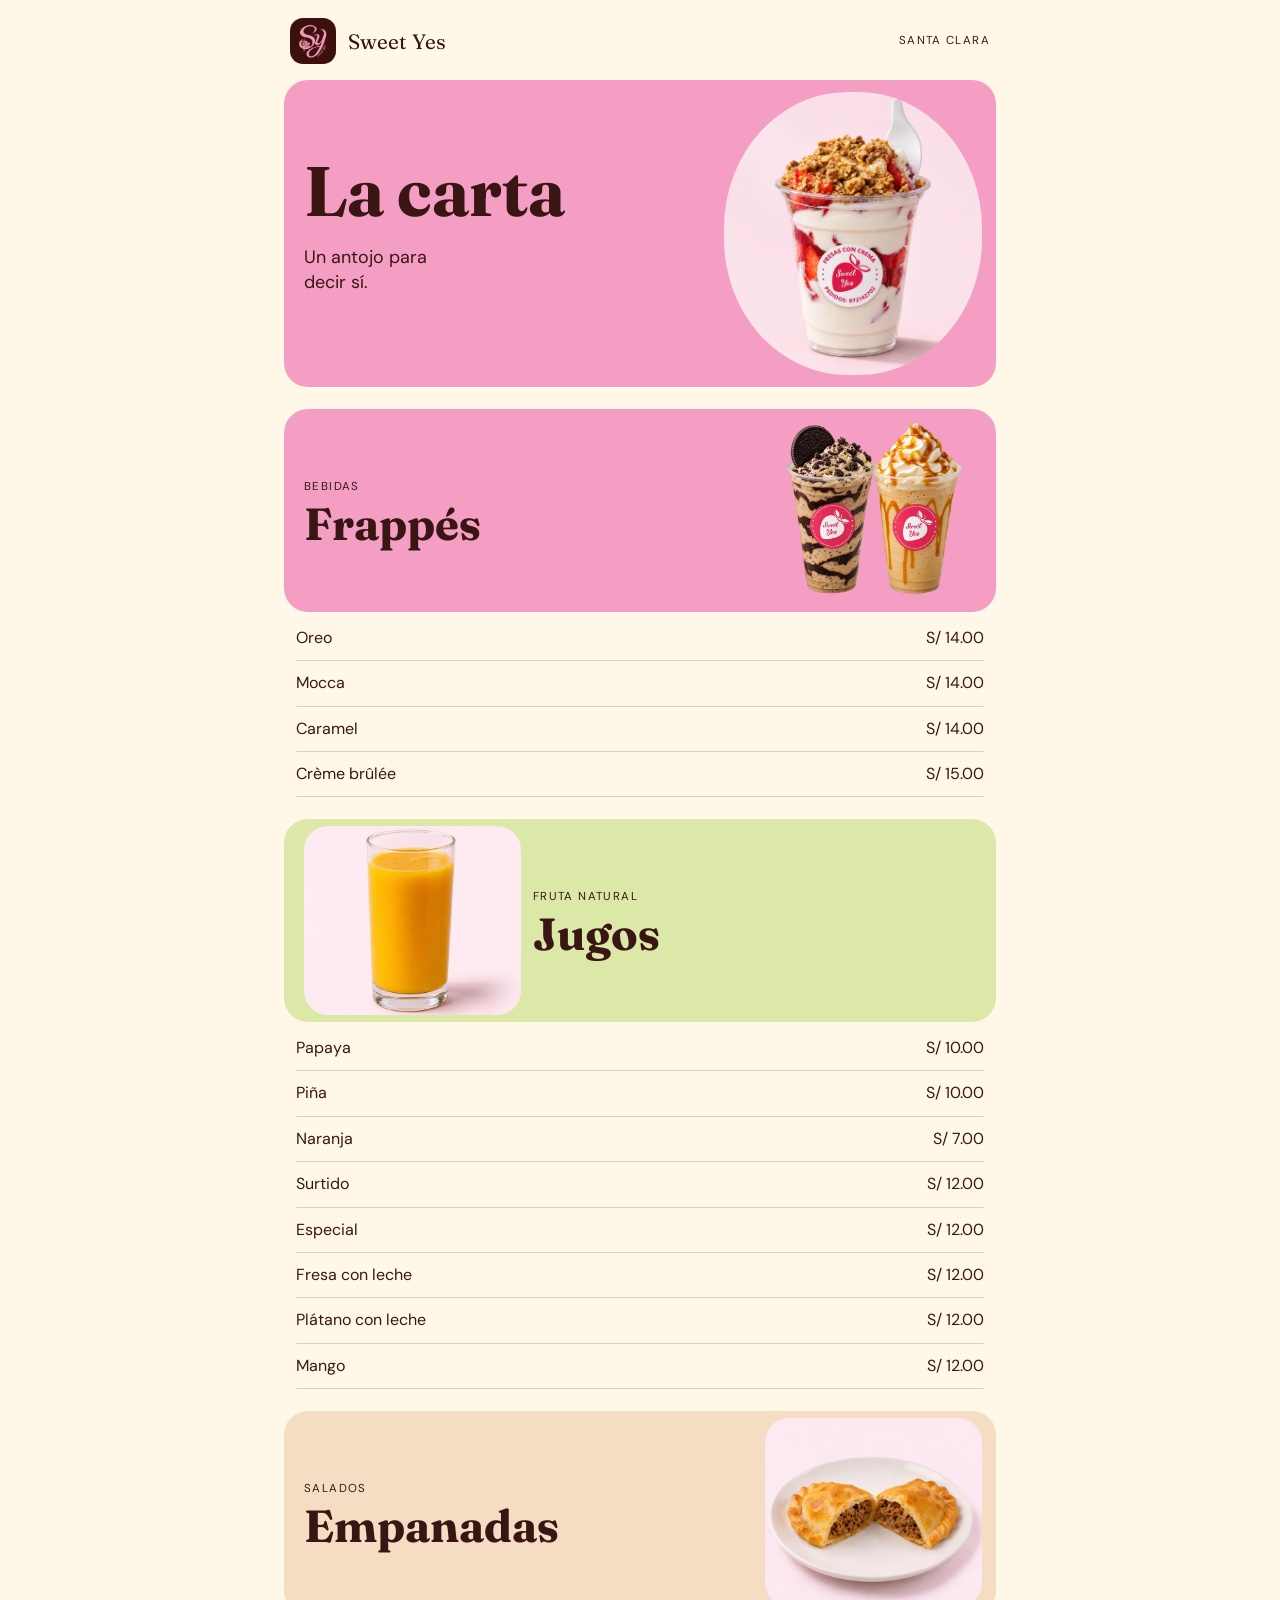
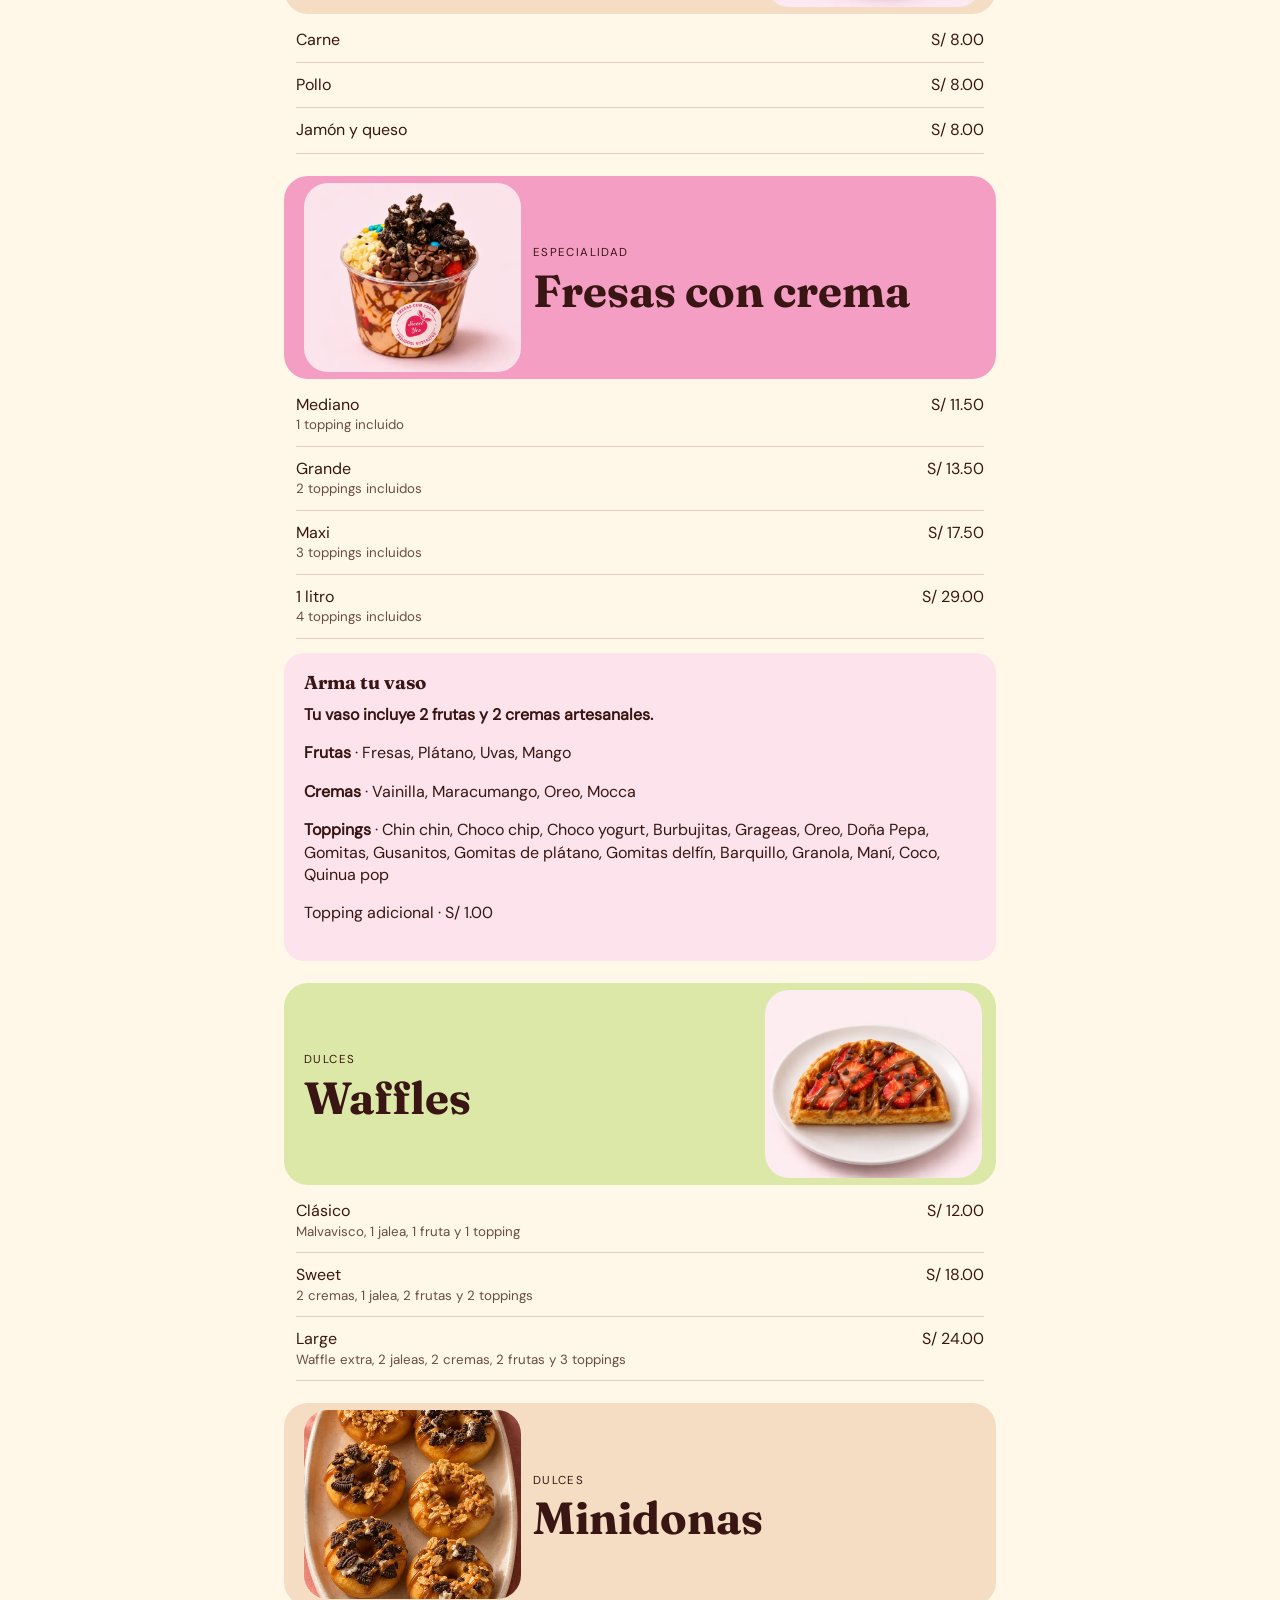
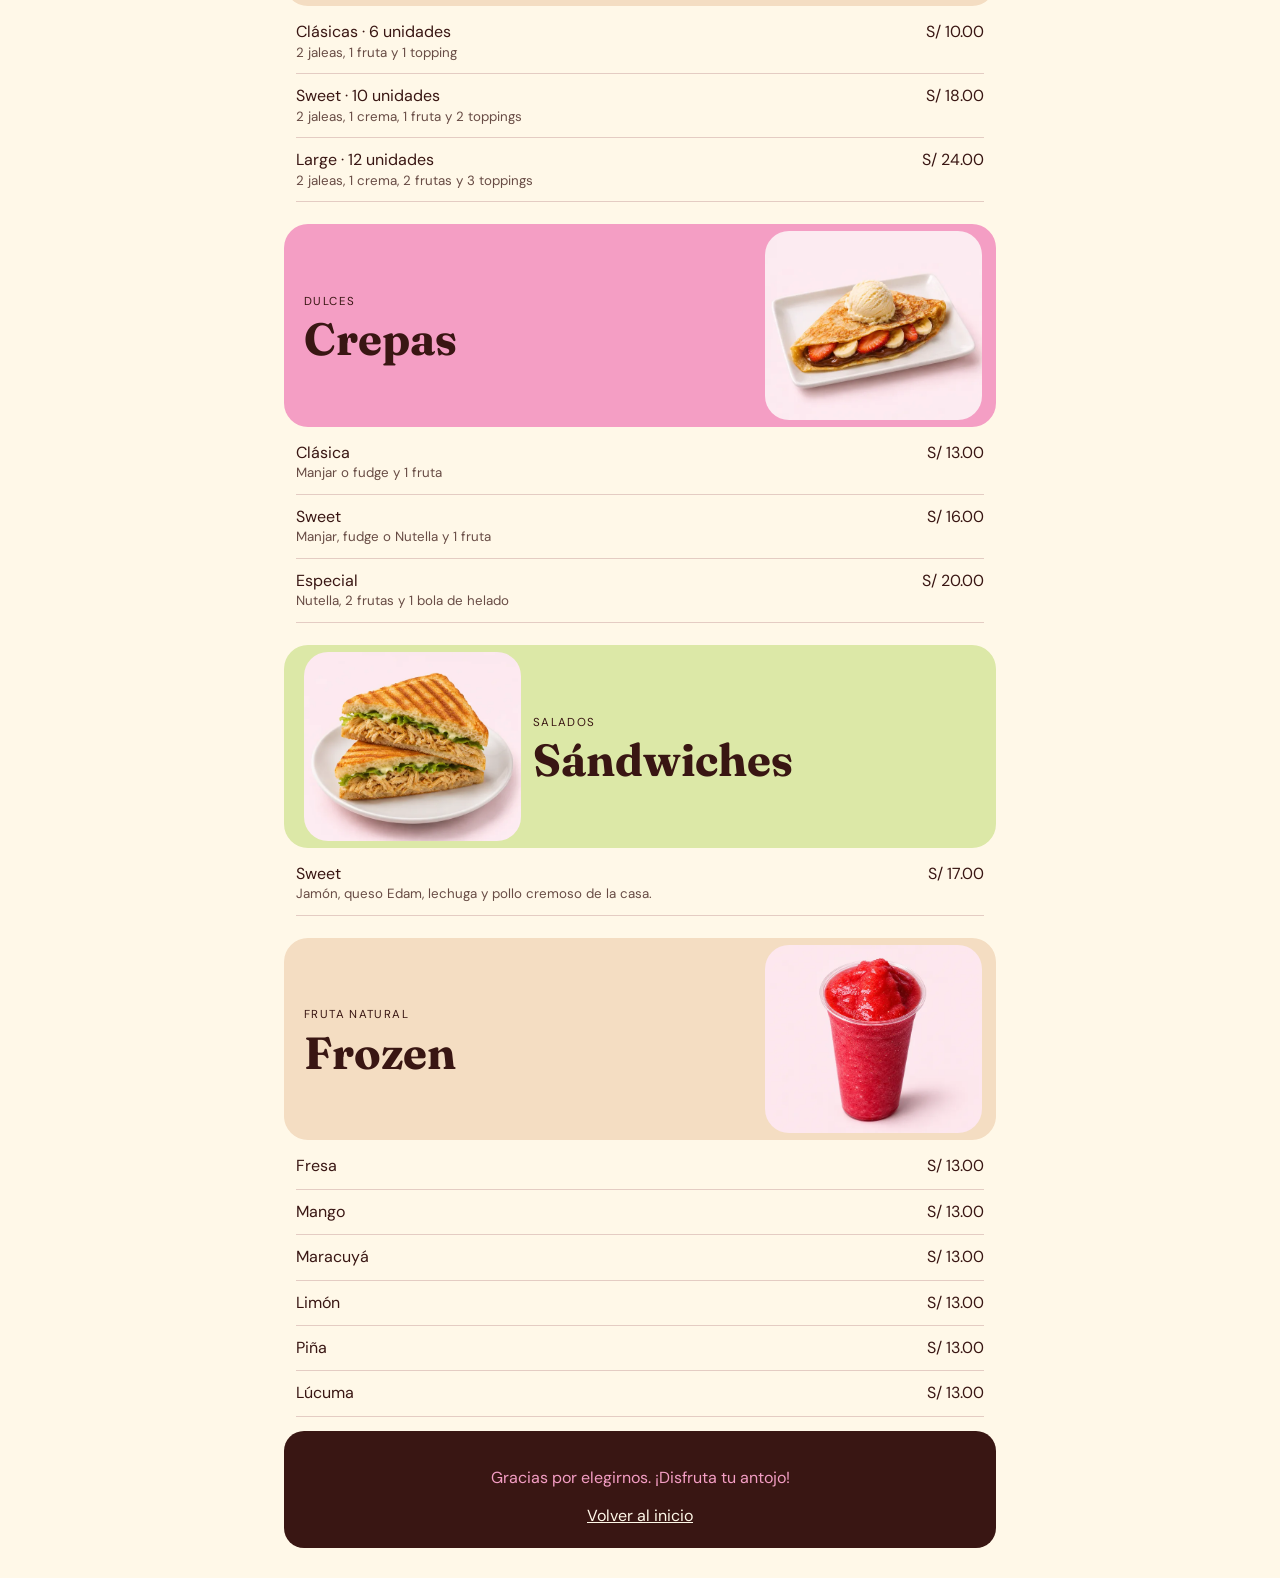
==== menu.html @ b16b939d "Publicar la carta independiente de Sweet Yes" ====
<!doctype html><html lang="es-PE"><head><meta charset="utf-8"><meta name="viewport" content="width=device-width,initial-scale=1"><title>Sweet Yes · Carta del local</title><link rel="icon" href="media/logo-sy.webp"><link rel="stylesheet" href="menu.css"></head><body class="menu"><main><header><a href="index.html"><img src="media/logo-sy.webp" alt=""><strong>Sweet Yes</strong></a><span class="location">Santa Clara</span></header><div class="hero"><div><h1>La carta</h1><p>Un antojo para decir sí.</p></div><img src="assets/carta-web/fresas-con-crema-grande.webp" alt="Fresas con crema"></div><section class="category" id="frappes"><div class="banner"><div><span>Bebidas</span><h2>Frappés</h2></div><img src="media/frappes.webp" loading="lazy" alt=""></div><ul><li><div>Oreo<small></small></div><b>S/ 14.00</b></li><li><div>Mocca<small></small></div><b>S/ 14.00</b></li><li><div>Caramel<small></small></div><b>S/ 14.00</b></li><li><div>Crème brûlée<small></small></div><b>S/ 15.00</b></li></ul></section><section class="category" id="jugos"><div class="banner"><div><span>Fruta natural</span><h2>Jugos</h2></div><img src="assets/carta-web/jugo-de-mango.webp" loading="lazy" alt=""></div><ul><li><div>Papaya<small></small></div><b>S/ 10.00</b></li><li><div>Piña<small></small></div><b>S/ 10.00</b></li><li><div>Naranja<small></small></div><b>S/ 7.00</b></li><li><div>Surtido<small></small></div><b>S/ 12.00</b></li><li><div>Especial<small></small></div><b>S/ 12.00</b></li><li><div>Fresa con leche<small></small></div><b>S/ 12.00</b></li><li><div>Plátano con leche<small></small></div><b>S/ 12.00</b></li><li><div>Mango<small></small></div><b>S/ 12.00</b></li></ul></section><section class="category" id="empanadas"><div class="banner"><div><span>Salados</span><h2>Empanadas</h2></div><img src="assets/carta-web/empanada-de-carne.webp" loading="lazy" alt=""></div><ul><li><div>Carne<small></small></div><b>S/ 8.00</b></li><li><div>Pollo<small></small></div><b>S/ 8.00</b></li><li><div>Jamón y queso<small></small></div><b>S/ 8.00</b></li></ul></section><section class="category" id="fresas"><div class="banner"><div><span>Especialidad</span><h2>Fresas con crema</h2></div><img src="assets/carta-web/fresas-con-crema-maxi.webp" loading="lazy" alt=""></div><ul><li><div>Mediano<small>1 topping incluido</small></div><b>S/ 11.50</b></li><li><div>Grande<small>2 toppings incluidos</small></div><b>S/ 13.50</b></li><li><div>Maxi<small>3 toppings incluidos</small></div><b>S/ 17.50</b></li><li><div>1 litro<small>4 toppings incluidos</small></div><b>S/ 29.00</b></li></ul><aside><h3>Arma tu vaso</h3><strong>Tu vaso incluye 2 frutas y 2 cremas artesanales.</strong><p><b>Frutas</b> · Fresas, Plátano, Uvas, Mango</p><p><b>Cremas</b> · Vainilla, Maracumango, Oreo, Mocca</p><p><b>Toppings</b> · Chin chin, Choco chip, Choco yogurt, Burbujitas, Grageas, Oreo, Doña Pepa, Gomitas, Gusanitos, Gomitas de plátano, Gomitas delfín, Barquillo, Granola, Maní, Coco, Quinua pop</p><p>Topping adicional · S/ 1.00</p></aside></section><section class="category" id="waffles"><div class="banner"><div><span>Dulces</span><h2>Waffles</h2></div><img src="assets/carta-web/waffle-clasico.webp" loading="lazy" alt=""></div><ul><li><div>Clásico<small>Malvavisco, 1 jalea, 1 fruta y 1 topping</small></div><b>S/ 12.00</b></li><li><div>Sweet<small>2 cremas, 1 jalea, 2 frutas y 2 toppings</small></div><b>S/ 18.00</b></li><li><div>Large<small>Waffle extra, 2 jaleas, 2 cremas, 2 frutas y 3 toppings</small></div><b>S/ 24.00</b></li></ul></section><section class="category" id="minidonas"><div class="banner"><div><span>Dulces</span><h2>Minidonas</h2></div><img src="media/minidonas.webp" loading="lazy" alt=""></div><ul><li><div>Clásicas · 6 unidades<small>2 jaleas, 1 fruta y 1 topping</small></div><b>S/ 10.00</b></li><li><div>Sweet · 10 unidades<small>2 jaleas, 1 crema, 1 fruta y 2 toppings</small></div><b>S/ 18.00</b></li><li><div>Large · 12 unidades<small>2 jaleas, 1 crema, 2 frutas y 3 toppings</small></div><b>S/ 24.00</b></li></ul></section><section class="category" id="crepas"><div class="banner"><div><span>Dulces</span><h2>Crepas</h2></div><img src="assets/carta-web/crepa-especial.webp" loading="lazy" alt=""></div><ul><li><div>Clásica<small>Manjar o fudge y 1 fruta</small></div><b>S/ 13.00</b></li><li><div>Sweet<small>Manjar, fudge o Nutella y 1 fruta</small></div><b>S/ 16.00</b></li><li><div>Especial<small>Nutella, 2 frutas y 1 bola de helado</small></div><b>S/ 20.00</b></li></ul></section><section class="category" id="sandwiches"><div class="banner"><div><span>Salados</span><h2>Sándwiches</h2></div><img src="assets/carta-web/sandwich-sweet.webp" loading="lazy" alt=""></div><ul><li><div>Sweet<small>Jamón, queso Edam, lechuga y pollo cremoso de la casa.</small></div><b>S/ 17.00</b></li></ul></section><section class="category" id="frozen"><div class="banner"><div><span>Fruta natural</span><h2>Frozen</h2></div><img src="assets/carta-web/frozen-de-fresa.webp" loading="lazy" alt=""></div><ul><li><div>Fresa<small></small></div><b>S/ 13.00</b></li><li><div>Mango<small></small></div><b>S/ 13.00</b></li><li><div>Maracuyá<small></small></div><b>S/ 13.00</b></li><li><div>Limón<small></small></div><b>S/ 13.00</b></li><li><div>Piña<small></small></div><b>S/ 13.00</b></li><li><div>Lúcuma<small></small></div><b>S/ 13.00</b></li></ul></section><footer><p>Gracias por elegirnos. ¡Disfruta tu antojo!</p><a href="index.html">Volver al inicio</a></footer></main></body></html>
---- menu.css ----
@font-face{font-family:DM;src:url('assets/fonts/dm-sans.ttf');font-display:swap}
@font-face{font-family:Fraunces;src:url('assets/fonts/fraunces.ttf');font-display:swap}
:root{--ink:#391613;--pink:#f49ec4;--cream:#fff8e8}
*{box-sizing:border-box}body{margin:0;color:var(--ink);font:16px/1.4 DM,sans-serif;background:var(--cream)}
h1,h2,h3,strong.brand{font-family:Fraunces,Georgia,serif;line-height:1.03;margin:0}a{color:inherit}a:focus-visible{outline:3px solid #875124;outline-offset:3px}
.location,.banner span{text-transform:uppercase;letter-spacing:.12em;font-size:.72rem}
.welcome{min-height:100svh;display:grid;place-items:center;isolation:isolate;background:var(--pink)}
.welcome:before{content:"";position:fixed;inset:0;z-index:-1;background:linear-gradient(#f49ec4c7,#f49ec4c7),url('assets/carta-web/fresas-con-crema-grande.webp') center/cover;filter:blur(5px)}
.welcome-inner{width:min(89%,390px);padding:24px 0;text-align:center}.welcome .location{margin:0 0 clamp(18px,4vh,44px);letter-spacing:.25em}
.logo{width:clamp(120px,24vh,205px);border-radius:50%}.welcome h1{font-size:clamp(43px,8vw,61px);margin:12px 0 26px}.welcome nav{display:grid;gap:10px}
.welcome nav a{padding:13px 23px;border-radius:100px;background:var(--cream);display:flex;justify-content:space-between;text-decoration:none}.welcome nav a:after{content:'→'}.welcome nav a:first-child,footer{background:var(--ink);color:var(--cream)}.welcome-inner>p:last-child{margin:24px 0 0}
.menu main{max-width:760px;margin:auto;padding:12px clamp(12px,3vw,24px) 30px}
header,header a,.hero,.banner,li{display:flex;align-items:center;justify-content:space-between;gap:12px}header{padding:6px 6px 16px}header a{text-decoration:none;justify-content:flex-start}header strong{font:1.3rem Fraunces,Georgia,serif}header img{width:46px;border-radius:13px}
.hero,.banner{background:var(--pink);border-radius:24px;padding:12px 14px 12px 20px}.hero h1{font-size:clamp(43px,8vw,70px)}.hero p{max-width:14ch;font-size:1.12rem}.hero img{width:38%;aspect-ratio:.91;object-fit:cover;border-radius:48%}
.category{margin-top:22px}.banner{min-height:115px;padding-block:7px}.banner h2{font-size:clamp(27px,5.6vw,45px);margin-top:5px}.banner img{width:32%;aspect-ratio:1.15;object-fit:cover;border-radius:24px}.category:first-of-type .banner img{object-fit:contain}
.category:nth-of-type(even) .banner{flex-direction:row-reverse;justify-content:flex-end}.category:nth-of-type(3n+2) .banner{background:#dce8a7}.category:nth-of-type(3n) .banner{background:#f4ddc2}
ul{list-style:none;margin:4px 12px;padding:0}li{padding:11px 0;border-bottom:1px solid #e4ccc3;align-items:baseline}li>b{font-weight:500;white-space:nowrap;font-variant-numeric:tabular-nums}small{display:block;color:#684c45}small:empty{display:none}
aside,footer{padding:20px;border-radius:20px;margin-top:14px}aside{background:#fce3ec}aside h3{margin-bottom:12px}footer{text-align:center}footer p{color:var(--pink)}
@media(prefers-reduced-motion:no-preference){@supports(animation-timeline:view()){.banner h2{animation:arrive linear both;animation-timeline:view();animation-range:entry 0% entry 100%}@keyframes arrive{from{transform:translateY(7px);opacity:.65}to{transform:none;opacity:1}}}}
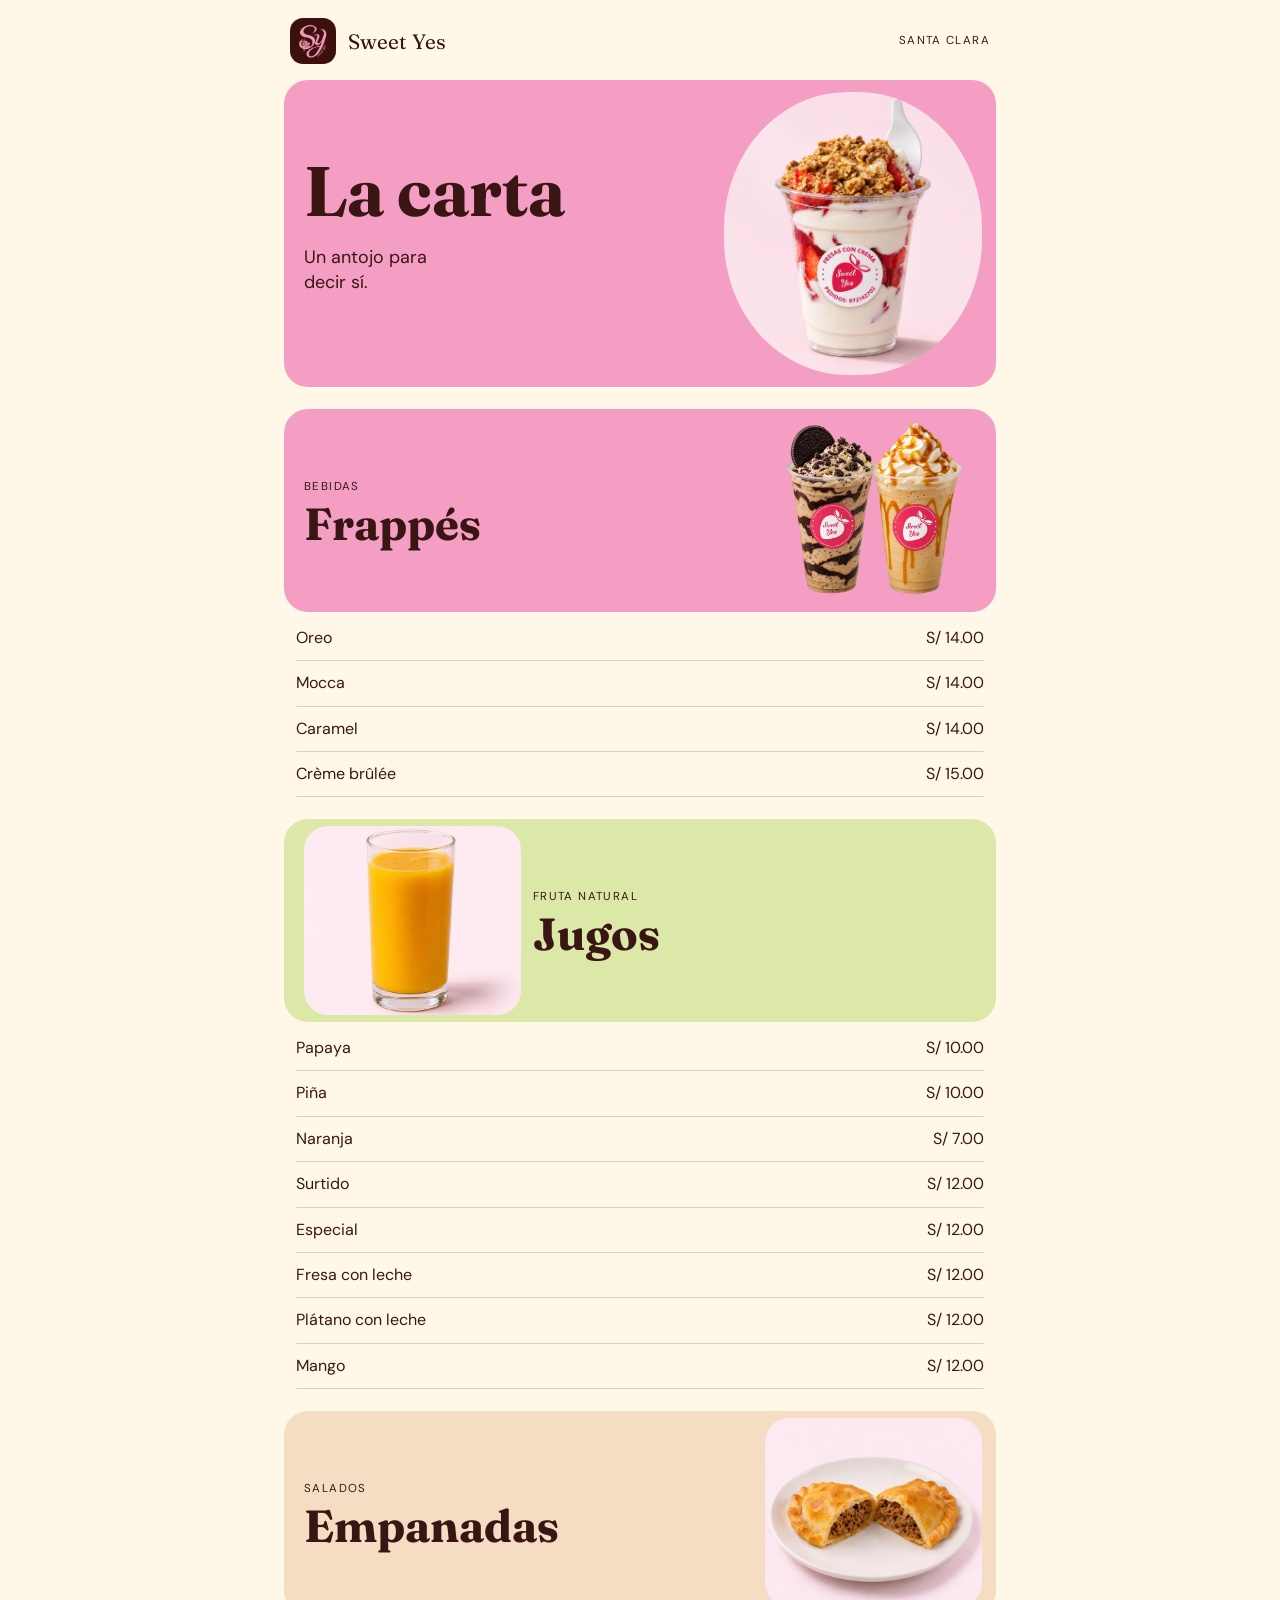
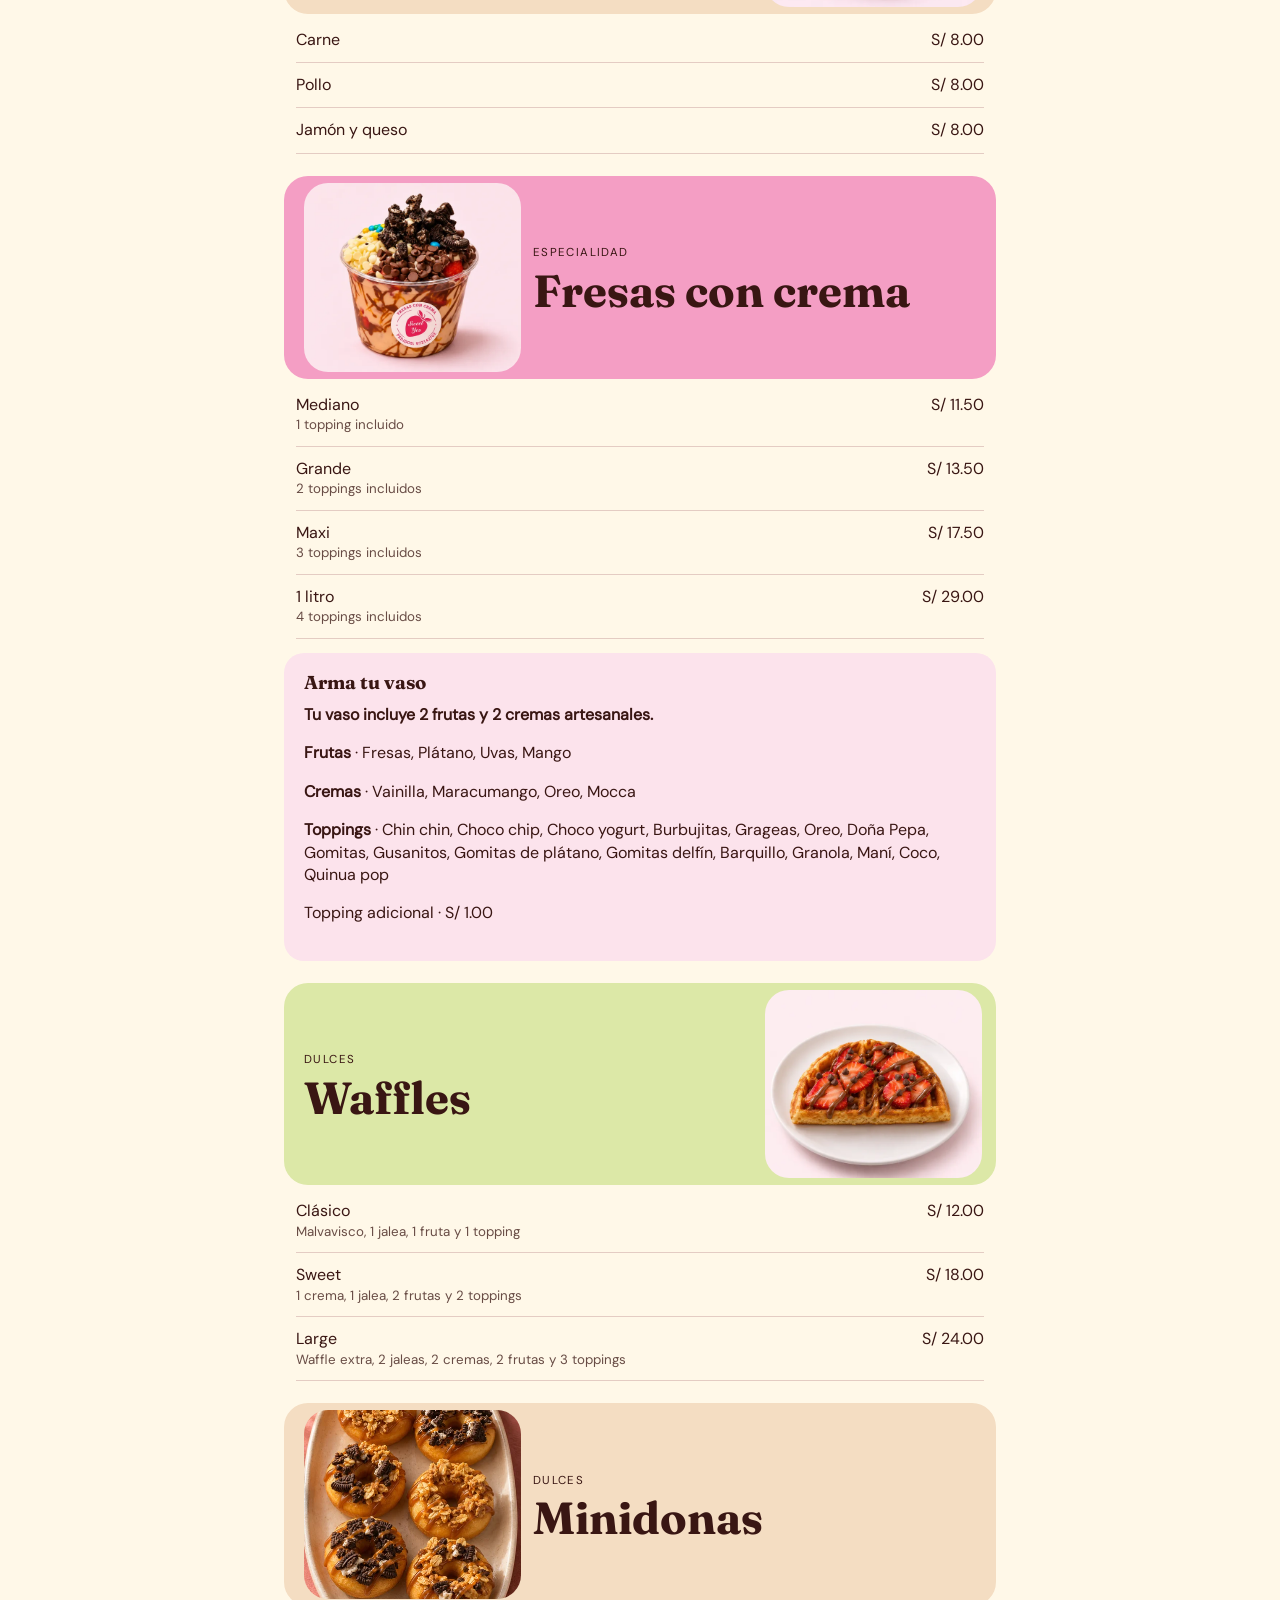
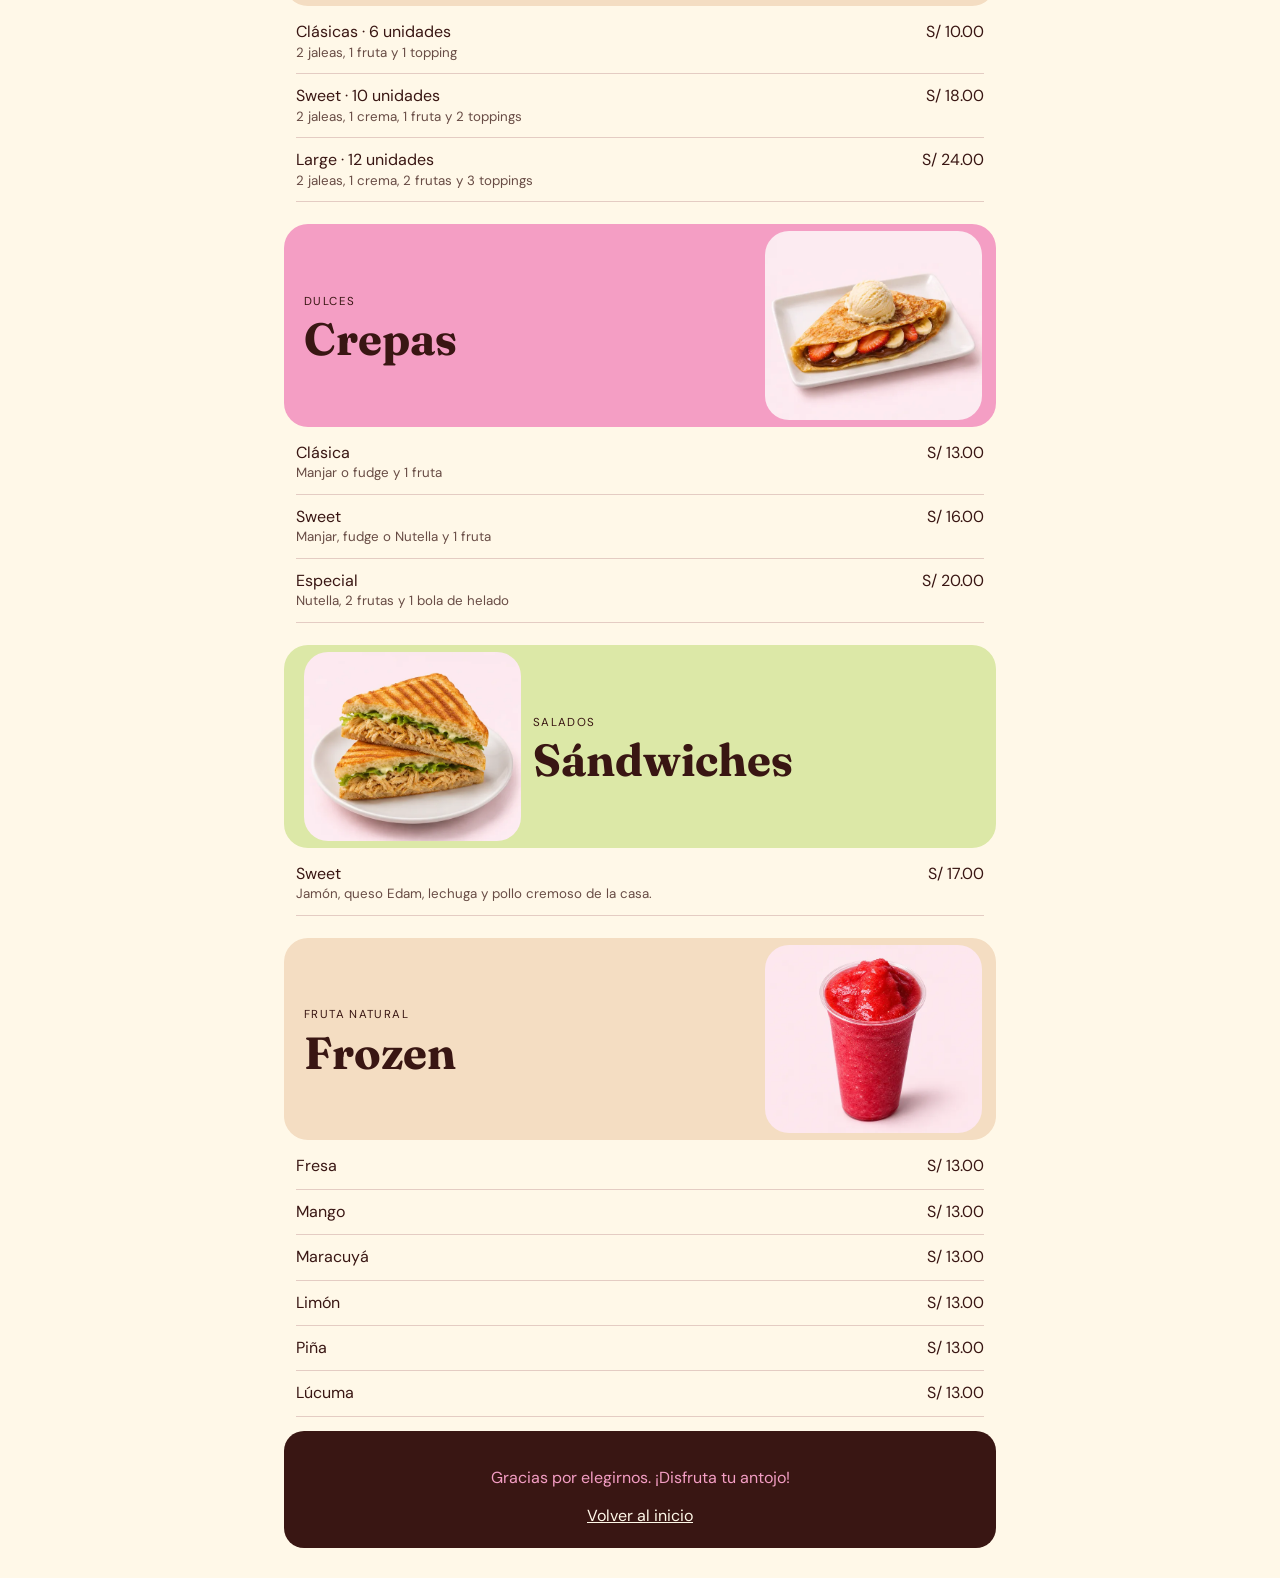
==== commit 3a13559d: "Corregir el waffle Sweet a una crema" ====
--- a/menu.html
+++ b/menu.html
@@ -1 +1 @@
-<!doctype html><html lang="es-PE"><head><meta charset="utf-8"><meta name="viewport" content="width=device-width,initial-scale=1"><title>Sweet Yes · Carta del local</title><link rel="icon" href="media/logo-sy.webp"><link rel="stylesheet" href="menu.css"></head><body class="menu"><main><header><a href="index.html"><img src="media/logo-sy.webp" alt=""><strong>Sweet Yes</strong></a><span class="location">Santa Clara</span></header><div class="hero"><div><h1>La carta</h1><p>Un antojo para decir sí.</p></div><img src="assets/carta-web/fresas-con-crema-grande.webp" alt="Fresas con crema"></div><section class="category" id="frappes"><div class="banner"><div><span>Bebidas</span><h2>Frappés</h2></div><img src="media/frappes.webp" loading="lazy" alt=""></div><ul><li><div>Oreo<small></small></div><b>S/ 14.00</b></li><li><div>Mocca<small></small></div><b>S/ 14.00</b></li><li><div>Caramel<small></small></div><b>S/ 14.00</b></li><li><div>Crème brûlée<small></small></div><b>S/ 15.00</b></li></ul></section><section class="category" id="jugos"><div class="banner"><div><span>Fruta natural</span><h2>Jugos</h2></div><img src="assets/carta-web/jugo-de-mango.webp" loading="lazy" alt=""></div><ul><li><div>Papaya<small></small></div><b>S/ 10.00</b></li><li><div>Piña<small></small></div><b>S/ 10.00</b></li><li><div>Naranja<small></small></div><b>S/ 7.00</b></li><li><div>Surtido<small></small></div><b>S/ 12.00</b></li><li><div>Especial<small></small></div><b>S/ 12.00</b></li><li><div>Fresa con leche<small></small></div><b>S/ 12.00</b></li><li><div>Plátano con leche<small></small></div><b>S/ 12.00</b></li><li><div>Mango<small></small></div><b>S/ 12.00</b></li></ul></section><section class="category" id="empanadas"><div class="banner"><div><span>Salados</span><h2>Empanadas</h2></div><img src="assets/carta-web/empanada-de-carne.webp" loading="lazy" alt=""></div><ul><li><div>Carne<small></small></div><b>S/ 8.00</b></li><li><div>Pollo<small></small></div><b>S/ 8.00</b></li><li><div>Jamón y queso<small></small></div><b>S/ 8.00</b></li></ul></section><section class="category" id="fresas"><div class="banner"><div><span>Especialidad</span><h2>Fresas con crema</h2></div><img src="assets/carta-web/fresas-con-crema-maxi.webp" loading="lazy" alt=""></div><ul><li><div>Mediano<small>1 topping incluido</small></div><b>S/ 11.50</b></li><li><div>Grande<small>2 toppings incluidos</small></div><b>S/ 13.50</b></li><li><div>Maxi<small>3 toppings incluidos</small></div><b>S/ 17.50</b></li><li><div>1 litro<small>4 toppings incluidos</small></div><b>S/ 29.00</b></li></ul><aside><h3>Arma tu vaso</h3><strong>Tu vaso incluye 2 frutas y 2 cremas artesanales.</strong><p><b>Frutas</b> · Fresas, Plátano, Uvas, Mango</p><p><b>Cremas</b> · Vainilla, Maracumango, Oreo, Mocca</p><p><b>Toppings</b> · Chin chin, Choco chip, Choco yogurt, Burbujitas, Grageas, Oreo, Doña Pepa, Gomitas, Gusanitos, Gomitas de plátano, Gomitas delfín, Barquillo, Granola, Maní, Coco, Quinua pop</p><p>Topping adicional · S/ 1.00</p></aside></section><section class="category" id="waffles"><div class="banner"><div><span>Dulces</span><h2>Waffles</h2></div><img src="assets/carta-web/waffle-clasico.webp" loading="lazy" alt=""></div><ul><li><div>Clásico<small>Malvavisco, 1 jalea, 1 fruta y 1 topping</small></div><b>S/ 12.00</b></li><li><div>Sweet<small>2 cremas, 1 jalea, 2 frutas y 2 toppings</small></div><b>S/ 18.00</b></li><li><div>Large<small>Waffle extra, 2 jaleas, 2 cremas, 2 frutas y 3 toppings</small></div><b>S/ 24.00</b></li></ul></section><section class="category" id="minidonas"><div class="banner"><div><span>Dulces</span><h2>Minidonas</h2></div><img src="media/minidonas.webp" loading="lazy" alt=""></div><ul><li><div>Clásicas · 6 unidades<small>2 jaleas, 1 fruta y 1 topping</small></div><b>S/ 10.00</b></li><li><div>Sweet · 10 unidades<small>2 jaleas, 1 crema, 1 fruta y 2 toppings</small></div><b>S/ 18.00</b></li><li><div>Large · 12 unidades<small>2 jaleas, 1 crema, 2 frutas y 3 toppings</small></div><b>S/ 24.00</b></li></ul></section><section class="category" id="crepas"><div class="banner"><div><span>Dulces</span><h2>Crepas</h2></div><img src="assets/carta-web/crepa-especial.webp" loading="lazy" alt=""></div><ul><li><div>Clásica<small>Manjar o fudge y 1 fruta</small></div><b>S/ 13.00</b></li><li><div>Sweet<small>Manjar, fudge o Nutella y 1 fruta</small></div><b>S/ 16.00</b></li><li><div>Especial<small>Nutella, 2 frutas y 1 bola de helado</small></div><b>S/ 20.00</b></li></ul></section><section class="category" id="sandwiches"><div class="banner"><div><span>Salados</span><h2>Sándwiches</h2></div><img src="assets/carta-web/sandwich-sweet.webp" loading="lazy" alt=""></div><ul><li><div>Sweet<small>Jamón, queso Edam, lechuga y pollo cremoso de la casa.</small></div><b>S/ 17.00</b></li></ul></section><section class="category" id="frozen"><div class="banner"><div><span>Fruta natural</span><h2>Frozen</h2></div><img src="assets/carta-web/frozen-de-fresa.webp" loading="lazy" alt=""></div><ul><li><div>Fresa<small></small></div><b>S/ 13.00</b></li><li><div>Mango<small></small></div><b>S/ 13.00</b></li><li><div>Maracuyá<small></small></div><b>S/ 13.00</b></li><li><div>Limón<small></small></div><b>S/ 13.00</b></li><li><div>Piña<small></small></div><b>S/ 13.00</b></li><li><div>Lúcuma<small></small></div><b>S/ 13.00</b></li></ul></section><footer><p>Gracias por elegirnos. ¡Disfruta tu antojo!</p><a href="index.html">Volver al inicio</a></footer></main></body></html>+<!doctype html><html lang="es-PE"><head><meta charset="utf-8"><meta name="viewport" content="width=device-width,initial-scale=1"><title>Sweet Yes · Carta del local</title><link rel="icon" href="media/logo-sy.webp"><link rel="stylesheet" href="menu.css"></head><body class="menu"><main><header><a href="index.html"><img src="media/logo-sy.webp" alt=""><strong>Sweet Yes</strong></a><span class="location">Santa Clara</span></header><div class="hero"><div><h1>La carta</h1><p>Un antojo para decir sí.</p></div><img src="assets/carta-web/fresas-con-crema-grande.webp" alt="Fresas con crema"></div><section class="category" id="frappes"><div class="banner"><div><span>Bebidas</span><h2>Frappés</h2></div><img src="media/frappes.webp" loading="lazy" alt=""></div><ul><li><div>Oreo<small></small></div><b>S/ 14.00</b></li><li><div>Mocca<small></small></div><b>S/ 14.00</b></li><li><div>Caramel<small></small></div><b>S/ 14.00</b></li><li><div>Crème brûlée<small></small></div><b>S/ 15.00</b></li></ul></section><section class="category" id="jugos"><div class="banner"><div><span>Fruta natural</span><h2>Jugos</h2></div><img src="assets/carta-web/jugo-de-mango.webp" loading="lazy" alt=""></div><ul><li><div>Papaya<small></small></div><b>S/ 10.00</b></li><li><div>Piña<small></small></div><b>S/ 10.00</b></li><li><div>Naranja<small></small></div><b>S/ 7.00</b></li><li><div>Surtido<small></small></div><b>S/ 12.00</b></li><li><div>Especial<small></small></div><b>S/ 12.00</b></li><li><div>Fresa con leche<small></small></div><b>S/ 12.00</b></li><li><div>Plátano con leche<small></small></div><b>S/ 12.00</b></li><li><div>Mango<small></small></div><b>S/ 12.00</b></li></ul></section><section class="category" id="empanadas"><div class="banner"><div><span>Salados</span><h2>Empanadas</h2></div><img src="assets/carta-web/empanada-de-carne.webp" loading="lazy" alt=""></div><ul><li><div>Carne<small></small></div><b>S/ 8.00</b></li><li><div>Pollo<small></small></div><b>S/ 8.00</b></li><li><div>Jamón y queso<small></small></div><b>S/ 8.00</b></li></ul></section><section class="category" id="fresas"><div class="banner"><div><span>Especialidad</span><h2>Fresas con crema</h2></div><img src="assets/carta-web/fresas-con-crema-maxi.webp" loading="lazy" alt=""></div><ul><li><div>Mediano<small>1 topping incluido</small></div><b>S/ 11.50</b></li><li><div>Grande<small>2 toppings incluidos</small></div><b>S/ 13.50</b></li><li><div>Maxi<small>3 toppings incluidos</small></div><b>S/ 17.50</b></li><li><div>1 litro<small>4 toppings incluidos</small></div><b>S/ 29.00</b></li></ul><aside><h3>Arma tu vaso</h3><strong>Tu vaso incluye 2 frutas y 2 cremas artesanales.</strong><p><b>Frutas</b> · Fresas, Plátano, Uvas, Mango</p><p><b>Cremas</b> · Vainilla, Maracumango, Oreo, Mocca</p><p><b>Toppings</b> · Chin chin, Choco chip, Choco yogurt, Burbujitas, Grageas, Oreo, Doña Pepa, Gomitas, Gusanitos, Gomitas de plátano, Gomitas delfín, Barquillo, Granola, Maní, Coco, Quinua pop</p><p>Topping adicional · S/ 1.00</p></aside></section><section class="category" id="waffles"><div class="banner"><div><span>Dulces</span><h2>Waffles</h2></div><img src="assets/carta-web/waffle-clasico.webp" loading="lazy" alt=""></div><ul><li><div>Clásico<small>Malvavisco, 1 jalea, 1 fruta y 1 topping</small></div><b>S/ 12.00</b></li><li><div>Sweet<small>1 crema, 1 jalea, 2 frutas y 2 toppings</small></div><b>S/ 18.00</b></li><li><div>Large<small>Waffle extra, 2 jaleas, 2 cremas, 2 frutas y 3 toppings</small></div><b>S/ 24.00</b></li></ul></section><section class="category" id="minidonas"><div class="banner"><div><span>Dulces</span><h2>Minidonas</h2></div><img src="media/minidonas.webp" loading="lazy" alt=""></div><ul><li><div>Clásicas · 6 unidades<small>2 jaleas, 1 fruta y 1 topping</small></div><b>S/ 10.00</b></li><li><div>Sweet · 10 unidades<small>2 jaleas, 1 crema, 1 fruta y 2 toppings</small></div><b>S/ 18.00</b></li><li><div>Large · 12 unidades<small>2 jaleas, 1 crema, 2 frutas y 3 toppings</small></div><b>S/ 24.00</b></li></ul></section><section class="category" id="crepas"><div class="banner"><div><span>Dulces</span><h2>Crepas</h2></div><img src="assets/carta-web/crepa-especial.webp" loading="lazy" alt=""></div><ul><li><div>Clásica<small>Manjar o fudge y 1 fruta</small></div><b>S/ 13.00</b></li><li><div>Sweet<small>Manjar, fudge o Nutella y 1 fruta</small></div><b>S/ 16.00</b></li><li><div>Especial<small>Nutella, 2 frutas y 1 bola de helado</small></div><b>S/ 20.00</b></li></ul></section><section class="category" id="sandwiches"><div class="banner"><div><span>Salados</span><h2>Sándwiches</h2></div><img src="assets/carta-web/sandwich-sweet.webp" loading="lazy" alt=""></div><ul><li><div>Sweet<small>Jamón, queso Edam, lechuga y pollo cremoso de la casa.</small></div><b>S/ 17.00</b></li></ul></section><section class="category" id="frozen"><div class="banner"><div><span>Fruta natural</span><h2>Frozen</h2></div><img src="assets/carta-web/frozen-de-fresa.webp" loading="lazy" alt=""></div><ul><li><div>Fresa<small></small></div><b>S/ 13.00</b></li><li><div>Mango<small></small></div><b>S/ 13.00</b></li><li><div>Maracuyá<small></small></div><b>S/ 13.00</b></li><li><div>Limón<small></small></div><b>S/ 13.00</b></li><li><div>Piña<small></small></div><b>S/ 13.00</b></li><li><div>Lúcuma<small></small></div><b>S/ 13.00</b></li></ul></section><footer><p>Gracias por elegirnos. ¡Disfruta tu antojo!</p><a href="index.html">Volver al inicio</a></footer></main></body></html>
